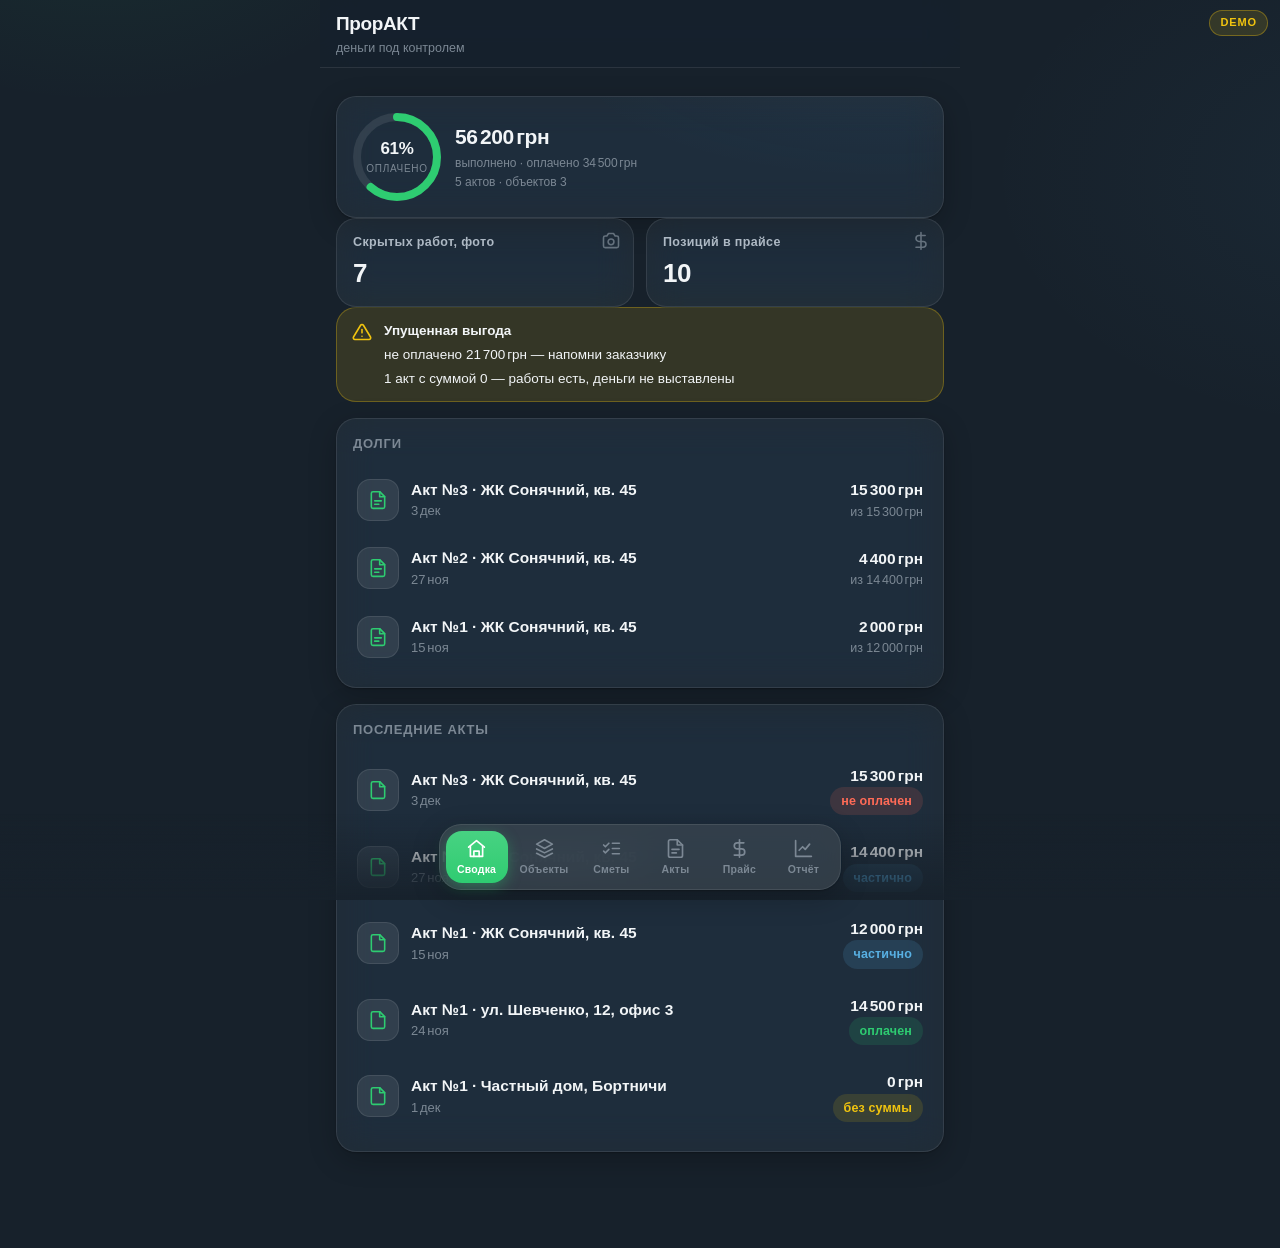
==== internal/webapp/static/index.html @ 5c08434e "v0.5: сметы со скрытыми работами, шаблоны, публичная страница заказчика, XLSX-смета; Telegram Mini A" ====
<!doctype html>
<html lang="ru">
<head>
  <meta charset="utf-8">
  <meta name="viewport" content="width=device-width, initial-scale=1, viewport-fit=cover, user-scalable=no">
  <meta name="referrer" content="no-referrer">
  <title>ПрорАКТ — цифровой прораб</title>
  <!-- Telegram Mini App SDK: если недоступен (открыто в обычном браузере) —
       приложение честно переходит в demo-режим с тестовыми данными -->
  <script src="https://telegram.org/js/telegram-web-app.js" onerror="window.__tgFailed=true"></script>
  <link rel="stylesheet" href="css/tokens.css">
  <link rel="stylesheet" href="css/base.css">
  <link rel="stylesheet" href="css/components.css">
  <link rel="icon" href="data:image/svg+xml,<svg xmlns='http://www.w3.org/2000/svg' viewBox='0 0 100 100'><text y='.9em' font-size='90'>🧰</text></svg>">
</head>
<body>
  <div id="app" class="app" aria-live="polite">
    <div class="boot-splash">
      <div class="boot-logo">🧰</div>
      <div class="boot-title">ПрорАКТ</div>
      <div class="boot-hint">Загружаю цифровой прораб…</div>
    </div>
  </div>
  <script type="module" src="js/main.js"></script>
</body>
</html>
---- internal/webapp/static/css/tokens.css ----
/* ============================================================
   ПрорАКТ · design tokens (v0.4)
   Палитра полностью синхронизируется с Telegram.WebApp.themeParams
   (см. js/hooks/useTheme.js): значения ниже — фолбэк на время
   загрузки и для открытия вне Telegram.
   ============================================================ */

:root {
  color-scheme: dark;

  /* поверхности */
  --bg: #17212b;                    /* фон экрана (telegram dark) */
  --bg-glow-1: rgba(46, 204, 113, .07);
  --bg-glow-2: rgba(241, 196, 15, .05);
  --card: rgba(255, 255, 255, .05);
  --card-strong: rgba(255, 255, 255, .08);
  --card-blur: 18px;
  --border: rgba(255, 255, 255, .09);
  --border-strong: rgba(255, 255, 255, .16);

  /* текст */
  --text: #f2f5f7;
  --text-secondary: #aeb9c4;
  --hint: #7c8894;

  /* акцент: в Telegram подменяется на themeParams.button_color */
  --accent: #2ecc71;
  --accent-text: #0b2b19;
  --accent-soft: rgba(46, 204, 113, .14);
  --on-accent: #06281a;

  /* статусы */
  --ok: #2ecc71;
  --ok-soft: rgba(46, 204, 113, .14);
  --warn: #f1c40f;
  --warn-soft: rgba(241, 196, 15, .13);
  --danger: #ff6b57;
  --danger-soft: rgba(255, 107, 87, .13);
  --info: #58b0e3;
  --info-soft: rgba(88, 176, 227, .14);

  /* форма */
  --radius-s: 10px;
  --radius-m: 14px;
  --radius-l: 20px;
  --radius-xl: 26px;
  --blur-hairline: saturate(160%) blur(var(--card-blur));

  --shadow-1: 0 1px 2px rgba(0, 0, 0, .25), 0 8px 28px rgba(0, 0, 0, .22);
  --shadow-accent: 0 8px 22px rgba(46, 204, 113, .28);

  /* метрика */
  --font: -apple-system, BlinkMacSystemFont, "SF Pro Text", "Segoe UI",
          Roboto, "Helvetica Neue", Arial, sans-serif;
  --mono: ui-monospace, "SF Mono", "JetBrains Mono", Menlo, monospace;
  --tab-num: font-variant-numeric: tabular-nums;

  /* отступы */
  --page-x: 16px;
  --page-top: 12px;
  --gap-s: 8px;
  --gap-m: 12px;
  --gap-l: 16px;
  --gap-xl: 24px;

  /* поведение */
  --tap-ease: cubic-bezier(.2, .8, .2, 1);
  --spring: cubic-bezier(.34, 1.4, .44, 1);
}
---- internal/webapp/static/css/base.css ----
/* ПрорАКТ · база: reset, типографика, safe-area, скролл */

*, *::before, *::after { box-sizing: border-box; }

html, body {
  margin: 0;
  padding: 0;
  height: 100%;
}

body {
  font-family: var(--font);
  font-size: 16px;
  line-height: 1.45;
  color: var(--text);
  background: var(--bg);
  -webkit-font-smoothing: antialiased;
  text-rendering: optimizeLegibility;
  overscroll-behavior-y: none;
  touch-action: manipulation;
  -webkit-tap-highlight-color: transparent;
}

/* фон с мягким свечением — глубина для glassmorphism */
.app {
  min-height: 100%;
  background:
    radial-gradient(520px 340px at 8% -8%, var(--bg-glow-1), transparent 60%),
    radial-gradient(640px 420px at 108% 14%, var(--bg-glow-2), transparent 62%),
    var(--bg);
  display: flex;
  flex-direction: column;
  /* safe-area + запас под панель Telegram */
  padding-top: calc(env(safe-area-inset-top, 0px) + var(--tg-gap, 0px));
}

main.view {
  flex: 1 0 auto;
  padding: var(--page-top) var(--page-x) 96px;
  width: 100%;
  max-width: 640px;
  margin: 0 auto;
}

h1, h2, h3 { margin: 0; letter-spacing: -.015em; }
p { margin: 0; }

a { color: var(--accent); text-decoration: none; }

button, input, select, textarea {
  font: inherit;
  color: inherit;
}

button { cursor: pointer; background: none; border: 0; padding: 0; }

::placeholder { color: var(--hint); opacity: 1; }

/* деньги и счётчики — выровненные цифры */
.num { font-variant-numeric: tabular-nums; }

.muted { color: var(--text-secondary); }
.hint-text { color: var(--hint); font-size: 13.5px; }

.row { display: flex; align-items: center; gap: var(--gap-m); }
.row-between { display: flex; align-items: center; justify-content: space-between; gap: var(--gap-m); }
.col { display: flex; flex-direction: column; gap: var(--gap-s); }
.grow { flex: 1 1 auto; min-width: 0; }
.ellipsis { overflow: hidden; text-overflow: ellipsis; white-space: nowrap; }

/* скроллбар — тонкий и ненавязчивый */
*::-webkit-scrollbar { width: 4px; height: 4px; }
*::-webkit-scrollbar-thumb { background: var(--border-strong); border-radius: 4px; }

/* доступность: фокус виден, но не мигает на тапах */
:focus-visible {
  outline: 2px solid var(--accent);
  outline-offset: 2px;
  border-radius: 6px;
}

@media (prefers-reduced-motion: reduce) {
  *, *::before, *::after { animation-duration: .01ms !important; transition-duration: .01ms !important; }
}
---- internal/webapp/static/css/components.css ----
/* ============================================================
   ПрорАКТ · UI-кит (glassmorphism, 2026)
   Компоненты соответствуют js/components/ui/*.js
   ============================================================ */

/* --- сплэш ---------------------------------------------------- */
.boot-splash {
  min-height: 100dvh;
  display: grid;
  place-content: center;
  justify-items: center;
  gap: 6px;
}
.boot-logo { font-size: 52px; filter: drop-shadow(0 6px 18px rgba(0,0,0,.4)); animation: boot-pop .6s var(--spring) both; }
.boot-title { font-size: 22px; font-weight: 800; letter-spacing: .02em; }
.boot-hint { color: var(--hint); font-size: 14px; }
@keyframes boot-pop { from { transform: scale(.6); opacity: 0; } to { transform: scale(1); opacity: 1; } }

/* --- шапка ---------------------------------------------------- */
.app-header {
  position: sticky;
  top: calc(env(safe-area-inset-top, 0px) + var(--tg-gap, 0px));
  z-index: 30;
  padding: 10px var(--page-x) 10px;
  max-width: 640px;
  margin: 0 auto;
  width: 100%;
  display: flex;
  align-items: center;
  gap: 10px;
  background: color-mix(in srgb, var(--bg) 72%, transparent);
  -webkit-backdrop-filter: var(--blur-hairline);
  backdrop-filter: var(--blur-hairline);
  border-bottom: 1px solid var(--border);
}
.app-header .title { font-size: 19px; font-weight: 800; letter-spacing: -.02em; }
.app-header .subtitle { font-size: 12.5px; color: var(--hint); margin-top: 1px; }

.icon-btn {
  display: grid;
  place-items: center;
  width: 40px; height: 40px;
  border-radius: 13px;
  background: var(--card);
  border: 1px solid var(--border);
  -webkit-backdrop-filter: var(--blur-hairline);
  backdrop-filter: var(--blur-hairline);
  color: var(--text-secondary);
  transition: transform .15s var(--tap-ease), background .2s;
}
.icon-btn:active { transform: scale(.92); background: var(--card-strong); }

/* --- стеклянная карточка -------------------------------------- */
.card {
  background: var(--card);
  border: 1px solid var(--border);
  border-radius: var(--radius-l);
  -webkit-backdrop-filter: var(--blur-hairline);
  backdrop-filter: var(--blur-hairline);
  box-shadow: var(--shadow-1);
  padding: var(--gap-l);
}
.card.clickable { transition: transform .16s var(--tap-ease), border-color .2s; }
.card.clickable:active { transform: scale(.975); border-color: var(--border-strong); }
.card.section { margin-top: var(--gap-l); }

.card-title {
  font-size: 13px;
  font-weight: 700;
  text-transform: uppercase;
  letter-spacing: .06em;
  color: var(--hint);
  margin-bottom: var(--gap-m);
}

/* --- метрики (дашборд) ---------------------------------------- */
.stat-grid {
  display: grid;
  grid-template-columns: repeat(2, minmax(0, 1fr));
  gap: var(--gap-m);
}
.stat-grid.wide-first > :first-child { grid-column: 1 / -1; }

.stat {
  position: relative;
  overflow: hidden;
  background: var(--card);
  border: 1px solid var(--border);
  border-radius: var(--radius-l);
  -webkit-backdrop-filter: var(--blur-hairline);
  backdrop-filter: var(--blur-hairline);
  padding: 14px 16px;
}
.stat .stat-label {
  display: flex; align-items: center; gap: 6px;
  font-size: 12.5px; font-weight: 600; letter-spacing: .03em;
  color: var(--text-secondary);
}
.stat .stat-value {
  margin-top: 4px;
  font-size: 26px;
  font-weight: 800;
  letter-spacing: -.02em;
  font-variant-numeric: tabular-nums;
}
.stat .stat-value .unit { font-size: 14px; font-weight: 700; color: var(--hint); margin-left: 4px; }
.stat .stat-sub { margin-top: 2px; font-size: 12.5px; color: var(--hint); font-variant-numeric: tabular-nums; }
.stat.hero { background: linear-gradient(135deg, var(--accent-soft), transparent 70%), var(--card); }
.stat.hero .stat-value { font-size: 34px; }
.stat .stat-icon { position: absolute; right: 12px; top: 12px; opacity: .5; color: var(--text-secondary); }

/* --- кнопки ---------------------------------------------------- */
.btn {
  position: relative;
  display: inline-flex;
  align-items: center;
  justify-content: center;
  gap: 8px;
  min-height: 48px;
  padding: 12px 20px;
  border-radius: var(--radius-m);
  font-weight: 700;
  font-size: 15.5px;
  letter-spacing: -.01em;
  border: 1px solid transparent;
  transition: transform .16s var(--tap-ease), filter .2s, background .2s, opacity .2s;
  user-select: none;
  -webkit-user-select: none;
}
.btn:active { transform: scale(.965); }

.btn-primary {
  background: linear-gradient(180deg, color-mix(in srgb, var(--accent) 88%, white 12%), var(--accent));
  color: var(--on-accent);
  box-shadow: var(--shadow-accent);
}
.btn-primary:active { filter: brightness(1.06); }

.btn-secondary {
  background: var(--card-strong);
  border-color: var(--border);
  -webkit-backdrop-filter: var(--blur-hairline);
  backdrop-filter: var(--blur-hairline);
  color: var(--text);
}

.btn-danger {
  background: var(--danger-soft);
  color: var(--danger);
  border-color: color-mix(in srgb, var(--danger) 32%, transparent);
}

.btn-ghost { background: transparent; color: var(--accent); }

.btn-block { display: flex; width: 100%; }
.btn-sm { min-height: 38px; padding: 8px 14px; font-size: 14px; border-radius: 12px; }

.btn[disabled], .btn.loading {
  opacity: .55;
  pointer-events: none;
}
.btn.loading { color: transparent !important; }
.btn.loading::after {
  content: "";
  position: absolute;
  width: 20px; height: 20px;
  border-radius: 50%;
  border: 2.5px solid color-mix(in srgb, currentColor 35%, transparent);
  border-top-color: currentColor;
  color: var(--text);
  animation: spin .7s linear infinite;
}
.btn-primary.loading::after { color: var(--on-accent); }
@keyframes spin { to { transform: rotate(360deg); } }

/* --- бейджи ---------------------------------------------------- */
.badge {
  display: inline-flex;
  align-items: center;
  gap: 5px;
  padding: 4px 10px;
  border-radius: 999px;
  font-size: 12.5px;
  font-weight: 700;
  letter-spacing: .01em;
  background: var(--card-strong);
  color: var(--text-secondary);
  border: 1px solid var(--border);
  white-space: nowrap;
}
.badge .dot { width: 6px; height: 6px; border-radius: 50%; background: currentColor; }
.badge.ok { background: var(--ok-soft); color: var(--ok); border-color: transparent; }
.badge.warn { background: var(--warn-soft); color: var(--warn); border-color: transparent; }
.badge.danger { background: var(--danger-soft); color: var(--danger); border-color: transparent; }
.badge.info { background: var(--info-soft); color: var(--info); border-color: transparent; }

/* --- список (ячейки) ------------------------------------------- */
.list { display: flex; flex-direction: column; }
.cell {
  display: flex;
  align-items: center;
  gap: 12px;
  width: 100%;
  text-align: left;
  padding: 13px 4px;
  border-bottom: 1px solid var(--border);
  transition: opacity .15s, transform .15s var(--tap-ease);
  color: inherit;
}
.cell:last-child { border-bottom: 0; }
.cell:active { transform: scale(.985); opacity: .85; }
.cell .cell-ic {
  flex: 0 0 auto;
  width: 42px; height: 42px;
  display: grid; place-items: center;
  border-radius: 13px;
  background: var(--card-strong);
  border: 1px solid var(--border);
  color: var(--accent);
}
.cell .cell-title { font-weight: 650; font-size: 15.5px; }
.cell .cell-sub { font-size: 13px; color: var(--hint); margin-top: 1px; font-variant-numeric: tabular-nums; }
.cell .cell-right { text-align: right; flex: 0 0 auto; }
.cell .cell-value { font-weight: 750; font-size: 15.5px; font-variant-numeric: tabular-nums; }
.cell .cell-note { font-size: 12.5px; color: var(--hint); margin-top: 1px; font-variant-numeric: tabular-nums; }

/* --- поиск ------------------------------------------------------ */
.searchbar {
  display: flex;
  align-items: center;
  gap: 10px;
  padding: 10px 14px;
  border-radius: var(--radius-m);
  background: var(--card);
  border: 1px solid var(--border);
  -webkit-backdrop-filter: var(--blur-hairline);
  backdrop-filter: var(--blur-hairline);
  color: var(--hint);
}
.searchbar input {
  flex: 1;
  background: none;
  border: 0;
  outline: 0;
  color: var(--text);
  font-size: 15.5px;
  min-width: 0;
}

/* --- поля ввода (нижний лист) ----------------------------------- */
.field { display: flex; flex-direction: column; gap: 6px; margin-bottom: var(--gap-l); }
.field label { font-size: 13px; font-weight: 700; color: var(--text-secondary); }
.field input, .field textarea {
  width: 100%;
  padding: 13px 14px;
  border-radius: var(--radius-m);
  background: var(--card-strong);
  border: 1px solid var(--border);
  outline: none;
  font-size: 16px;
  transition: border-color .2s;
}
.field input:focus, .field textarea:focus { border-color: var(--accent); }
.field .field-error { color: var(--danger); font-size: 12.5px; }

/* --- нижний лист ------------------------------------------------ */
.sheet-backdrop {
  position: fixed;
  inset: 0;
  z-index: 90;
  background: rgba(0, 0, 0, .45);
  -webkit-backdrop-filter: blur(3px);
  backdrop-filter: blur(3px);
  opacity: 0;
  transition: opacity .25s ease;
  display: flex;
  align-items: flex-end;
  justify-content: center;
}
.sheet-backdrop.open { opacity: 1; }
.sheet {
  width: 100%;
  max-width: 640px;
  max-height: 88dvh;
  overflow: auto;
  background: color-mix(in srgb, var(--bg) 88%, white 12%);
  -webkit-backdrop-filter: var(--blur-hairline);
  backdrop-filter: var(--blur-hairline);
  border: 1px solid var(--border);
  border-bottom: 0;
  border-radius: var(--radius-xl) var(--radius-xl) 0 0;
  padding: 8px var(--page-x) calc(var(--gap-xl) + env(safe-area-inset-bottom, 0px));
  transform: translateY(100%);
  transition: transform .32s var(--spring);
}
.sheet-backdrop.open .sheet { transform: translateY(0); }
.sheet-grabber { width: 44px; height: 5px; border-radius: 3px; background: var(--border-strong); margin: 6px auto 14px; }
.sheet h3 { font-size: 19px; font-weight: 800; margin-bottom: 14px; }

/* --- тосты ------------------------------------------------------- */
.toasts {
  position: fixed;
  left: 0; right: 0;
  bottom: calc(88px + env(safe-area-inset-bottom, 0px));
  z-index: 120;
  display: flex;
  flex-direction: column;
  align-items: center;
  gap: 8px;
  pointer-events: none;
}
.toast {
  display: flex;
  align-items: center;
  gap: 9px;
  max-width: min(92vw, 480px);
  padding: 11px 16px;
  border-radius: 999px;
  font-size: 14px;
  font-weight: 650;
  background: color-mix(in srgb, var(--bg) 76%, white 24%);
  border: 1px solid var(--border-strong);
  box-shadow: var(--shadow-1);
  -webkit-backdrop-filter: var(--blur-hairline);
  backdrop-filter: var(--blur-hairline);
  animation: toast-in .3s var(--spring) both;
}
.toast.ok { color: var(--ok); }
.toast.danger { color: var(--danger); }
.toast.leaving { animation: toast-out .25s ease both; }
@keyframes toast-in { from { transform: translateY(16px) scale(.9); opacity: 0; } to { transform: none; opacity: 1; } }
@keyframes toast-out { to { transform: translateY(10px) scale(.94); opacity: 0; } }

/* --- скелетоны ---------------------------------------------------- */
.skeleton {
  position: relative;
  overflow: hidden;
  background: var(--card-strong);
  border-radius: var(--radius-m);
  min-height: 14px;
}
.skeleton::after {
  content: "";
  position: absolute;
  inset: 0;
  background: linear-gradient(90deg, transparent, rgba(255,255,255,.07), transparent);
  animation: shimmer 1.4s infinite;
}
@keyframes shimmer { from { transform: translateX(-100%); } to { transform: translateX(100%); } }
.skeleton.card-sk { height: 86px; border-radius: var(--radius-l); }
.skeleton.cell-sk { height: 58px; border-radius: var(--radius-m); margin-bottom: 10px; }

/* --- пустое состояние --------------------------------------------- */
.empty {
  display: grid;
  place-items: center;
  gap: 8px;
  text-align: center;
  padding: 44px 20px;
  color: var(--hint);
}
.empty .empty-ic {
  width: 64px; height: 64px;
  display: grid; place-items: center;
  border-radius: 22px;
  background: var(--card);
  border: 1px solid var(--border);
  color: var(--text-secondary);
  margin-bottom: 4px;
}
.empty .empty-title { font-weight: 750; color: var(--text-secondary); font-size: 16px; }
.empty .empty-sub { font-size: 13.5px; max-width: 260px; }

/* --- таб-бар -------------------------------------------------------- */
.tabbar {
  position: fixed;
  left: 0; right: 0;
  bottom: 0;
  z-index: 40;
  display: flex;
  justify-content: center;
  padding: 10px max(var(--page-x), env(safe-area-inset-left, 0px)) calc(10px + env(safe-area-inset-bottom, 0px));
  background: linear-gradient(to top, color-mix(in srgb, var(--bg) 92%, transparent), transparent);
  pointer-events: none;
}
.tabbar .tabbar-inner {
  pointer-events: auto;
  display: flex;
  gap: 2px;
  background: color-mix(in srgb, var(--bg) 55%, white 12%);
  border: 1px solid var(--border);
  border-radius: 22px;
  padding: 6px;
  -webkit-backdrop-filter: var(--blur-hairline);
  backdrop-filter: var(--blur-hairline);
  box-shadow: var(--shadow-1);
}
.tab {
  display: flex;
  flex-direction: column;
  align-items: center;
  gap: 3px;
  min-width: 62px;
  padding: 7px 10px 6px;
  border-radius: 16px;
  color: var(--hint);
  font-size: 10.5px;
  font-weight: 700;
  letter-spacing: .02em;
  transition: background .2s, color .2s, transform .15s var(--tap-ease);
}
.tab:active { transform: scale(.92); }
.tab.active {
  color: var(--on-accent);
  background: linear-gradient(180deg, color-mix(in srgb, var(--accent) 88%, white 12%), var(--accent));
  box-shadow: 0 4px 14px color-mix(in srgb, var(--accent) 35%, transparent);
}

/* --- прочее ---------------------------------------------------------- */
.demo-chip {
  position: fixed;
  top: calc(env(safe-area-inset-top, 0px) + var(--tg-gap, 0px) + 10px);
  right: 12px;
  z-index: 60;
  font-size: 11px;
  font-weight: 800;
  letter-spacing: .08em;
  color: var(--warn);
  background: var(--warn-soft);
  border: 1px solid color-mix(in srgb, var(--warn) 35%, transparent);
  padding: 4px 10px;
  border-radius: 999px;
}

.divider { height: 1px; background: var(--border); margin: var(--gap-m) 0; border: 0; }

.banner {
  display: flex;
  gap: 12px;
  align-items: flex-start;
  padding: 13px 15px;
  border-radius: var(--radius-l);
  border: 1px solid color-mix(in srgb, var(--warn) 30%, transparent);
  background: var(--warn-soft);
  color: var(--text);
  font-size: 13.5px;
}
.banner.danger { border-color: color-mix(in srgb, var(--danger) 30%, transparent); background: var(--danger-soft); }
.banner .banner-ic { color: var(--warn); flex: 0 0 auto; margin-top: 1px; }
.banner.danger .banner-ic { color: var(--danger); }

/* таблица позиций акта */
.lines { width: 100%; border-collapse: collapse; font-size: 14px; }
.lines th {
  text-align: left;
  font-size: 11.5px;
  text-transform: uppercase;
  letter-spacing: .06em;
  color: var(--hint);
  font-weight: 700;
  padding: 6px 4px;
  border-bottom: 1px solid var(--border);
}
.lines td { padding: 9px 4px; border-bottom: 1px solid var(--border); font-variant-numeric: tabular-nums; }
.lines tr:last-child td { border-bottom: 0; }
.lines .t-right { text-align: right; }
.lines .t-sum { font-weight: 750; }

.photo-grid {
  display: grid;
  grid-template-columns: repeat(3, 1fr);
  gap: 8px;
}
.photo-grid .ph {
  position: relative;
  aspect-ratio: 1;
  border-radius: var(--radius-m);
  overflow: hidden;
  border: 1px solid var(--border);
  background: var(--card-strong);
  display: grid;
  place-items: center;
  color: var(--hint);
  font-size: 11px;
  text-align: center;
  padding: 4px;
}
.photo-grid .ph img { position: absolute; inset: 0; width: 100%; height: 100%; object-fit: cover; }

/* ============================================================
   v0.5 · сметы: сегменты, кольцо, чипы, степпер, карточки позиций
   ============================================================ */

/* --- Segmented ------------------------------------------------------------ */
.seg {
  position: relative;
  display: grid;
  grid-auto-flow: column;
  grid-auto-columns: 1fr;
  gap: 2px;
  padding: 3px;
  background: var(--card);
  border: 1px solid var(--border);
  border-radius: var(--radius-m);
  backdrop-filter: var(--blur-hairline);
  overflow: hidden;
}
.seg-btn {
  position: relative;
  z-index: 1;
  border: 0;
  background: none;
  color: var(--text-secondary);
  font: 600 13px/1 var(--font);
  padding: 9px 4px;
  border-radius: calc(var(--radius-m) - 4px);
  transition: color .18s var(--tap-ease), transform .1s var(--tap-ease);
  cursor: pointer;
  white-space: nowrap;
}
.seg-btn:active { transform: scale(.96); }
.seg-btn.active { color: var(--on-accent); }
.seg-indicator {
  position: absolute;
  z-index: 0;
  top: 3px;
  bottom: 3px;
  left: 0;
  width: 0;
  border-radius: calc(var(--radius-m) - 4px);
  background: var(--accent);
  box-shadow: var(--shadow-accent);
  transition: transform .24s var(--spring), width .24s var(--spring);
}
.seg-sm .seg-btn { padding: 7px 4px; font-size: 12px; }

/* --- Ring ----------------------------------------------------------------- */
.ring { position: relative; display: grid; place-items: center; flex: 0 0 auto; }
.ring svg { display: block; }
.ring-val { transition: stroke-dashoffset .9s var(--spring); }
.ring-center {
  position: absolute;
  inset: 0;
  display: grid;
  place-content: center;
  text-align: center;
  gap: 1px;
}
.ring-label { font-size: 17px; font-weight: 800; letter-spacing: -.02em; }
.ring-sub { font-size: 10px; color: var(--hint); text-transform: uppercase; letter-spacing: .07em; }

/* --- ProgressBar ------------------------------------------------------------ */
.progress { height: 7px; border-radius: 99px; background: var(--card-strong); overflow: hidden; border: 1px solid var(--border); }
.progress-fill { height: 100%; width: 0; border-radius: 99px; transition: width .8s var(--spring); }

/* --- Chip --------------------------------------------------------------------- */
.chip {
  border: 1px solid var(--border);
  background: var(--card);
  color: var(--text-secondary);
  font: 600 12.5px/1 var(--font);
  padding: 8px 13px;
  border-radius: 999px;
  cursor: pointer;
  transition: all .18s var(--tap-ease);
  backdrop-filter: var(--blur-hairline);
}
.chip:active { transform: scale(.95); }
.chip.active { background: var(--accent-soft); border-color: var(--accent); color: var(--accent); }
.chip.active.warn { background: var(--warn-soft); border-color: var(--warn); color: var(--warn); }

/* --- Stepper -------------------------------------------------------------------- */
.stepper {
  display: inline-flex;
  align-items: center;
  gap: 2px;
  background: var(--card-strong);
  border: 1px solid var(--border);
  border-radius: var(--radius-m);
  padding: 3px;
}
.stepper-btn {
  border: 0;
  background: none;
  color: var(--text);
  width: 34px;
  height: 32px;
  display: grid;
  place-items: center;
  border-radius: calc(var(--radius-m) - 4px);
  cursor: pointer;
}
.stepper-btn:active { background: var(--accent-soft); color: var(--accent); }
.stepper-val {
  width: 86px;
  border: 0;
  background: none;
  color: var(--text);
  font: 700 14.5px var(--font);
  text-align: center;
  outline: none;
  font-variant-numeric: tabular-nums;
}

/* --- карточка сметы в списке -------------------------------------------------------- */
.est-card { display: flex; flex-direction: column; gap: 10px; padding: 14px; }
.est-card .est-top { display: flex; align-items: center; gap: 10px; }
.est-card .est-ic {
  width: 38px; height: 38px; flex: 0 0 auto;
  display: grid; place-items: center;
  border-radius: 12px;
  background: var(--accent-soft);
  color: var(--accent);
}
.est-card .est-name { font-weight: 700; font-size: 15px; }
.est-card .est-obj { font-size: 12px; color: var(--hint); }
.est-card .est-money { display: flex; align-items: baseline; gap: 8px; }
.est-card .est-total { font-size: 19px; font-weight: 800; letter-spacing: -.02em; }
.est-card .est-parts { font-size: 12px; color: var(--hint); }
.est-badges { display: flex; gap: 6px; flex-wrap: wrap; }

/* статус-бейджи сметы */
.est-status { font-size: 11px; font-weight: 700; padding: 3px 9px; border-radius: 99px; letter-spacing: .02em; }
.est-status.draft   { background: var(--card-strong); color: var(--text-secondary); border: 1px solid var(--border); }
.est-status.sent    { background: var(--warn-soft); color: var(--warn); }
.est-status.approved{ background: var(--ok-soft); color: var(--ok); }
.est-status.done    { background: var(--info-soft); color: var(--info); }

/* --- строка позиции сметы (конструктор) --------------------------------------------- */
.est-line {
  display: grid;
  grid-template-columns: 1fr auto;
  gap: 2px 10px;
  padding: 11px 13px;
  border-bottom: 1px solid var(--border);
  transition: background .2s;
}
.est-line:last-child { border-bottom: 0; }
.est-line.hiddenw { background: var(--warn-soft); border-radius: 0; }
.est-line.hiddenw:first-child { border-radius: var(--radius-m) var(--radius-m) 0 0; }
.est-line .ln-name { font-size: 14.2px; font-weight: 600; line-height: 1.35; }
.est-line.hiddenw .ln-name::before { content: '▪ '; color: var(--warn); }
.est-line.done .ln-name { color: var(--hint); text-decoration: line-through solid color-mix(in srgb, var(--hint) 55%, transparent); }
.est-line .ln-sum { font-size: 14.5px; font-weight: 750; font-variant-numeric: tabular-nums; text-align: right; }
.est-line .ln-meta { grid-column: 1 / -1; display: flex; align-items: center; gap: 8px; flex-wrap: wrap; font-size: 11.5px; color: var(--hint); }
.est-line .ln-actions { display: flex; gap: 2px; margin-left: auto; }
.icon-mini {
  border: 0; background: none; color: var(--hint);
  width: 30px; height: 30px; border-radius: 8px;
  display: grid; place-items: center; cursor: pointer;
  transition: all .15s;
}
.icon-mini:active { background: var(--card-strong); color: var(--text); transform: scale(.92); }
.icon-mini.danger:active { background: var(--danger-soft); color: var(--danger); }
.icon-mini.done-on { color: var(--ok); }

/* вспышка при пересчёте (коэффициент/правка) */
.flash { animation: flashbg .7s var(--tap-ease); }
@keyframes flashbg {
  0% { background: color-mix(in srgb, var(--warn) 22%, transparent); }
  100% { background: transparent; }
}

/* --- строка ввода-парсера ------------------------------------------------------------ */
.parse-box { border: 1px solid var(--border); border-radius: var(--radius-m); overflow: hidden; }
.parse-preview { padding: 10px 13px; background: var(--accent-soft); font-size: 13px; color: var(--text); }
.parse-preview b { color: var(--accent); }

/* --- FAB (плавающая кнопка) ----------------------------------------------------------- */
.fab-wrap { position: sticky; bottom: 86px; display: flex; justify-content: flex-end; padding: 4px 0 10px; z-index: 5; }
.fab {
  border: 0;
  width: 52px; height: 52px;
  border-radius: 18px;
  background: linear-gradient(135deg, var(--accent), color-mix(in srgb, var(--accent) 70%, #58b0e3));
  color: var(--on-accent);
  display: grid; place-items: center;
  cursor: pointer;
  box-shadow: var(--shadow-accent);
  transition: transform .16s var(--spring);
}
.fab:active { transform: scale(.92) rotate(90deg); }

/* --- итоговая шапка сметы --------------------------------------------------------------- */
.est-hero {
  display: flex; align-items: center; gap: 14px;
  padding: 16px;
  background:
    radial-gradient(320px 130px at 90% -40%, var(--bg-glow-2), transparent),
    var(--card);
  border: 1px solid var(--border);
  border-radius: var(--radius-l);
  backdrop-filter: var(--blur-hairline);
}
.est-hero .est-hv { display: flex; flex-direction: column; gap: 2px; min-width: 0; }
.est-hero .est-hv .big { font-size: 21px; font-weight: 800; letter-spacing: -.02em; }
.est-hero .est-hv .sub { font-size: 12px; color: var(--hint); }
.split2 { display: grid; grid-template-columns: 1fr 1fr; gap: 8px; }

/* коэффициент-строка */
.coeff-row { display: flex; align-items: center; gap: 10px; padding: 12px 14px; }
.coeff-row .coeff-ic { color: var(--warn); flex: 0 0 auto; }
.coeff-row .coeff-note { font-size: 11.5px; color: var(--hint); line-height: 1.45; }
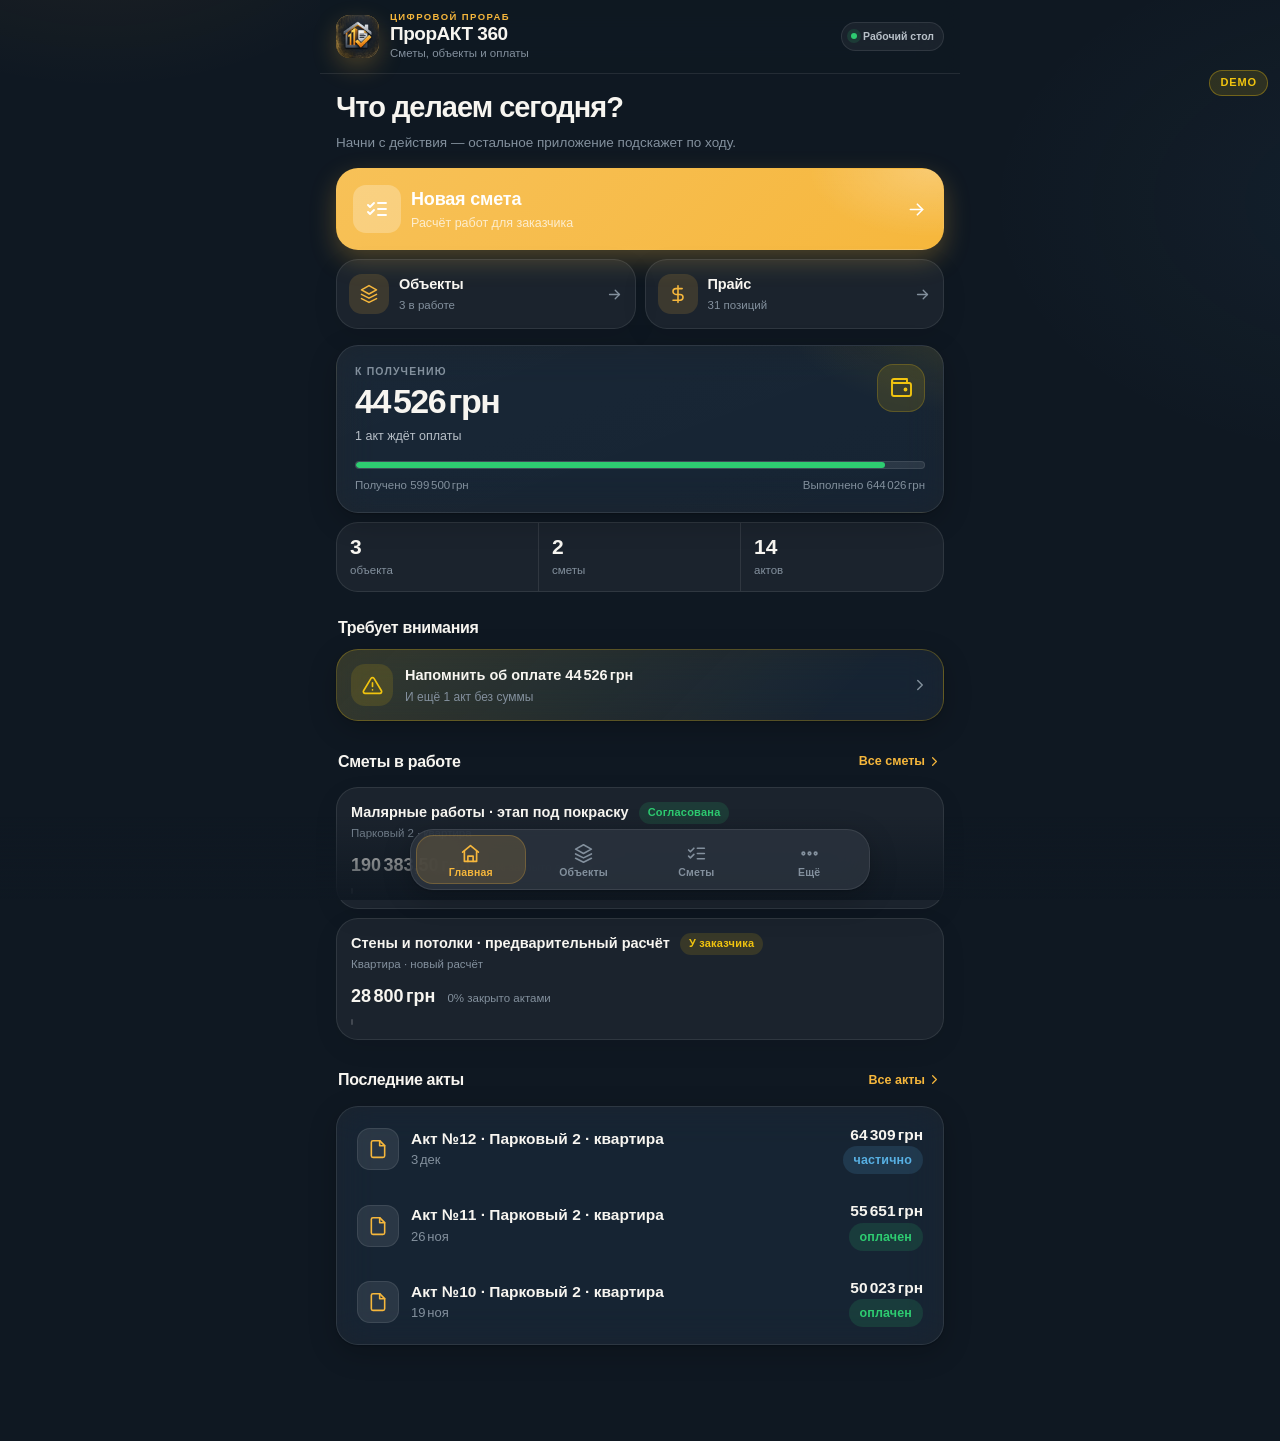
==== commit 943546fd: "feat(demo): add calibrated data, client portal and OpenCode handoff" ====
--- a/internal/webapp/static/index.html
+++ b/internal/webapp/static/index.html
@@ -4,7 +4,7 @@
   <meta charset="utf-8">
   <meta name="viewport" content="width=device-width, initial-scale=1, viewport-fit=cover, user-scalable=no">
   <meta name="referrer" content="no-referrer">
-  <title>ПрорАКТ — цифровой прораб</title>
+  <title>ПрорАКТ 360 — цифровой прораб</title>
   <!-- Telegram Mini App SDK: если недоступен (открыто в обычном браузере) —
        приложение честно переходит в demo-режим с тестовыми данными -->
   <script src="https://telegram.org/js/telegram-web-app.js" onerror="window.__tgFailed=true"></script>
@@ -16,8 +16,8 @@
 <body>
   <div id="app" class="app" aria-live="polite">
     <div class="boot-splash">
-      <div class="boot-logo">🧰</div>
-      <div class="boot-title">ПрорАКТ</div>
+      <div class="boot-logo"><img src="assets/proakt360-avatar.webp" alt=""></div>
+      <div class="boot-title">ПрорАКТ 360</div>
       <div class="boot-hint">Загружаю цифровой прораб…</div>
     </div>
   </div>
--- a/internal/webapp/static/css/tokens.css
+++ b/internal/webapp/static/css/tokens.css
@@ -1,5 +1,5 @@
 /* ============================================================
-   ПрорАКТ · design tokens (v0.4)
+   ПрорАКТ · design tokens (v0.7)
    Палитра полностью синхронизируется с Telegram.WebApp.themeParams
    (см. js/hooks/useTheme.js): значения ниже — фолбэк на время
    загрузки и для открытия вне Telegram.
@@ -9,25 +9,30 @@
   color-scheme: dark;
 
   /* поверхности */
-  --bg: #17212b;                    /* фон экрана (telegram dark) */
-  --bg-glow-1: rgba(46, 204, 113, .07);
-  --bg-glow-2: rgba(241, 196, 15, .05);
-  --card: rgba(255, 255, 255, .05);
-  --card-strong: rgba(255, 255, 255, .08);
+  --bg: #0f1822;                    /* спокойный графит, без «игровой» черноты */
+  --bg-glow-1: rgba(246, 183, 60, .08);
+  --bg-glow-2: rgba(88, 176, 227, .05);
+  --card: rgba(255, 255, 255, .055);
+  --card-strong: rgba(255, 255, 255, .095);
   --card-blur: 18px;
   --border: rgba(255, 255, 255, .09);
   --border-strong: rgba(255, 255, 255, .16);
 
   /* текст */
-  --text: #f2f5f7;
-  --text-secondary: #aeb9c4;
-  --hint: #7c8894;
+  --text: #f7f5f0;
+  --text-secondary: #b8c0c8;
+  --sub: var(--text-secondary);
+  --hint: #83909d;
 
   /* акцент: в Telegram подменяется на themeParams.button_color */
-  --accent: #2ecc71;
-  --accent-text: #0b2b19;
-  --accent-soft: rgba(46, 204, 113, .14);
-  --on-accent: #06281a;
+  --accent: #f6b73c;
+  --accent-text: #261a02;
+  --accent-soft: rgba(246, 183, 60, .15);
+  --on-accent: #261a02;
+
+  /* узнаваемый «строительный» оттенок не зависит от темы Telegram */
+  --brand: #f6b73c;
+  --brand-soft: rgba(246, 183, 60, .14);
 
   /* статусы */
   --ok: #2ecc71;
@@ -40,14 +45,14 @@
   --info-soft: rgba(88, 176, 227, .14);
 
   /* форма */
-  --radius-s: 10px;
-  --radius-m: 14px;
-  --radius-l: 20px;
-  --radius-xl: 26px;
+  --radius-s: 11px;
+  --radius-m: 16px;
+  --radius-l: 22px;
+  --radius-xl: 28px;
   --blur-hairline: saturate(160%) blur(var(--card-blur));
 
-  --shadow-1: 0 1px 2px rgba(0, 0, 0, .25), 0 8px 28px rgba(0, 0, 0, .22);
-  --shadow-accent: 0 8px 22px rgba(46, 204, 113, .28);
+  --shadow-1: 0 1px 2px rgba(0, 0, 0, .24), 0 14px 36px rgba(0, 0, 0, .18);
+  --shadow-accent: 0 10px 26px rgba(246, 183, 60, .24);
 
   /* метрика */
   --font: -apple-system, BlinkMacSystemFont, "SF Pro Text", "Segoe UI",
--- a/internal/webapp/static/css/components.css
+++ b/internal/webapp/static/css/components.css
@@ -11,7 +11,8 @@
   justify-items: center;
   gap: 6px;
 }
-.boot-logo { font-size: 52px; filter: drop-shadow(0 6px 18px rgba(0,0,0,.4)); animation: boot-pop .6s var(--spring) both; }
+.boot-logo { width: 72px; height: 72px; overflow: hidden; border-radius: 23px; filter: drop-shadow(0 8px 22px rgba(0,0,0,.42)); animation: boot-pop .6s var(--spring) both; }
+.boot-logo img { width: 100%; height: 100%; display: block; object-fit: cover; }
 .boot-title { font-size: 22px; font-weight: 800; letter-spacing: .02em; }
 .boot-hint { color: var(--hint); font-size: 14px; }
 @keyframes boot-pop { from { transform: scale(.6); opacity: 0; } to { transform: scale(1); opacity: 1; } }
@@ -701,3 +702,355 @@
 .coeff-row { display: flex; align-items: center; gap: 10px; padding: 12px 14px; }
 .coeff-row .coeff-ic { color: var(--warn); flex: 0 0 auto; }
 .coeff-row .coeff-note { font-size: 11.5px; color: var(--hint); line-height: 1.45; }
+
+/* ============================================================
+   v0.6 — герой-сценарий: диктовка, подсказки, степперы,
+   акт недели, фото строки, диалог с заказчиком
+   ============================================================ */
+
+/* диктовка */
+.mic-btn { display: flex; align-items: center; justify-content: center; gap: 10px; font-size: 15.5px; }
+.rec-status { display: flex; align-items: flex-start; gap: 10px; font-size: 13.5px; line-height: 1.5; color: var(--sub); white-space: pre-line; }
+.rec-dot { flex: 0 0 auto; width: 12px; height: 12px; border-radius: 50%; background: var(--hint); margin-top: 5px; }
+.rec-dot.on { background: var(--danger); animation: recPulse 1s ease-in-out infinite; }
+@keyframes recPulse { 0%,100% { opacity: 1; transform: scale(1);} 50% { opacity: .45; transform: scale(.8);} }
+.rec-timer { text-align: center; font-size: 22px; font-weight: 700; padding: 4px 0 8px; }
+
+/* умные подсказки из прайса */
+.suggest-box { border: 1px solid var(--border); border-radius: var(--radius-m); overflow: hidden; background: var(--card); }
+.suggest-item { display: flex; justify-content: space-between; gap: 10px; width: 100%; padding: 9px 12px;
+                background: none; border: 0; border-bottom: 1px solid var(--border); font: inherit; font-size: 13.5px;
+                color: inherit; text-align: left; cursor: pointer; }
+.suggest-item:last-child { border-bottom: 0; }
+.suggest-item:active { background: rgba(56,189,248,.12); }
+.suggest-item b { color: var(--accent); font-weight: 600; white-space: nowrap; }
+
+/* редактирование объёма «на пальцах» */
+.qty-quick { display: flex; gap: 6px; padding: 0 14px 6px; }
+.qty-btn { border: 1px solid var(--border); background: var(--card); color: var(--sub); font: inherit;
+           font-size: 11.5px; font-weight: 600; padding: 3px 10px; border-radius: 999px; cursor: pointer; }
+.qty-btn:active { transform: scale(.96); color: var(--accent); border-color: var(--accent); }
+
+/* акт недели: чек-строки */
+.pick-line .pick-box { flex: 0 0 auto; width: 20px; height: 20px; border-radius: 6px; border: 1.5px solid var(--border); margin-right: 10px; position: relative; }
+.pick-line.picked .pick-box { background: var(--ok); border-color: var(--ok); }
+.pick-line.picked .pick-box::after { content: "✓"; position: absolute; inset: 0; display: flex;
+                                     align-items: center; justify-content: center; font-size: 13px; color: #06281a; font-weight: 700; }
+.pick-line.picked { background: rgba(46,204,113,.06); }
+
+/* диалог мастер/заказчик */
+.cmt-msg { background: var(--card); border: 1px solid var(--border); border-radius: 14px; padding: 10px 12px;
+           margin-bottom: 8px; font-size: 14px; line-height: 1.45; }
+.cmt-msg.client { background: rgba(46,204,113,.08); border-color: rgba(46,204,113,.25); margin-left: 24px; }
+.cmt-who { font-size: 11px; font-weight: 700; text-transform: uppercase; letter-spacing: .05em;
+           color: var(--hint); margin-bottom: 3px; }
+.cmt-msg.client .cmt-who { color: var(--ok); }
+
+/* онбординг «3 шага» */
+.onboarding .onb-step { display: flex; align-items: flex-start; gap: 10px; padding: 8px 0; border-bottom: 1px solid var(--border); }
+.onboarding .onb-step:last-child { border-bottom: 0; }
+.onb-mark { flex: 0 0 auto; width: 22px; height: 22px; border-radius: 50%; border: 1.5px dashed var(--hint);
+            display: flex; align-items: center; justify-content: center; font-size: 12px; font-weight: 700; color: #06281a; }
+.onb-step.done .onb-mark { background: var(--ok); border: 1.5px solid var(--ok); }
+.onb-t { font-size: 13.5px; font-weight: 600; }
+.onb-s { font-size: 12px; color: var(--hint); line-height: 1.4; margin-top: 2px; }
+
+/* ============================================================
+   v0.7 · рабочий стол: ясная навигация и сценарий «смета первой»
+   ============================================================ */
+
+/* фирменная шапка главного экрана */
+.brand-header {
+  position: sticky;
+  top: calc(env(safe-area-inset-top, 0px) + var(--tg-gap, 0px));
+  z-index: 30;
+  width: 100%;
+  max-width: 640px;
+  margin: 0 auto;
+  padding: 12px var(--page-x);
+  display: flex;
+  align-items: center;
+  gap: 11px;
+  background: color-mix(in srgb, var(--bg) 88%, transparent);
+  border-bottom: 1px solid var(--border);
+  -webkit-backdrop-filter: saturate(160%) blur(22px);
+  backdrop-filter: saturate(160%) blur(22px);
+}
+.brand-mark {
+  position: relative;
+  flex: 0 0 auto;
+  width: 43px;
+  height: 43px;
+  display: grid;
+  place-items: center;
+  overflow: hidden;
+  border-radius: 14px;
+  color: #211704;
+  background: linear-gradient(145deg, color-mix(in srgb, var(--brand) 80%, white 20%), var(--brand));
+  box-shadow: 0 9px 24px color-mix(in srgb, var(--brand) 24%, transparent);
+  font-size: 22px;
+  font-weight: 900;
+  letter-spacing: -.05em;
+}
+.brand-mark::after {
+  content: '';
+  position: absolute;
+  right: -8px;
+  bottom: -12px;
+  width: 28px;
+  height: 38px;
+  background: rgba(255,255,255,.24);
+  transform: rotate(34deg);
+}
+.brand-mark img { position: absolute; inset: 0; z-index: 1; width: 100%; height: 100%; display: block; object-fit: cover; }
+.brand-eyebrow {
+  color: var(--brand);
+  font-size: 9.5px;
+  font-weight: 850;
+  letter-spacing: .15em;
+  line-height: 1.1;
+}
+.brand-title { margin-top: 2px; font-size: 19px; font-weight: 850; letter-spacing: -.025em; line-height: 1.05; }
+.brand-subtitle { margin-top: 3px; color: var(--hint); font-size: 11.5px; line-height: 1.15; }
+.brand-status {
+  flex: 0 0 auto;
+  display: inline-flex;
+  align-items: center;
+  gap: 6px;
+  padding: 6px 9px;
+  border: 1px solid var(--border);
+  border-radius: 999px;
+  color: var(--text-secondary);
+  background: var(--card);
+  font-size: 10.5px;
+  font-weight: 700;
+}
+.brand-status-dot { width: 6px; height: 6px; border-radius: 50%; background: var(--ok); box-shadow: 0 0 0 4px var(--ok-soft); }
+
+/* демонстрация разграниченного доступа заказчика */
+.client-access-card { padding: 15px; }
+.client-access-head { display: flex; align-items: flex-start; justify-content: space-between; gap: 12px; }
+.client-access-head .card-title { margin: 0; }
+.client-access-head p { max-width: 430px; margin-top: 4px; color: var(--hint); font-size: 12.5px; line-height: 1.4; }
+.client-access-status { flex: 0 0 auto; padding: 5px 8px; border-radius: 99px; color: var(--ok); background: var(--ok-soft); font-size: 10px; font-weight: 800; }
+.client-access-id { display: flex; align-items: center; justify-content: space-between; gap: 12px; margin-top: 13px; padding: 12px 13px; border-radius: 14px; background: var(--card-strong); border: 1px solid var(--border); }
+.client-access-id span { color: var(--hint); font-size: 12px; }
+.client-access-id strong { font-size: 14px; }
+.client-access-actions { display: grid; grid-template-columns: 1.15fr 1fr; gap: 8px; margin-top: 10px; }
+@media (max-width: 390px) { .client-access-actions { grid-template-columns: 1fr; } }
+
+/* четыре понятных пункта вместо шести тесных вкладок */
+.tabbar { padding-top: 12px; }
+.tabbar .tabbar-inner {
+  width: min(100%, 460px);
+  display: grid;
+  grid-template-columns: repeat(4, minmax(0, 1fr));
+  gap: 3px;
+  padding: 5px;
+  border-radius: 23px;
+  background: color-mix(in srgb, var(--bg) 72%, white 10%);
+}
+.tab { min-width: 0; width: 100%; padding: 8px 8px 7px; border-radius: 17px; }
+.tab.active {
+  color: var(--accent);
+  background: var(--accent-soft);
+  box-shadow: inset 0 0 0 1px color-mix(in srgb, var(--accent) 24%, transparent);
+}
+.tab-label { line-height: 1; }
+
+/* меню «Ещё» */
+.more-grid { display: flex; flex-direction: column; gap: 8px; }
+.more-action {
+  width: 100%;
+  min-height: 66px;
+  display: flex;
+  align-items: center;
+  gap: 12px;
+  padding: 10px 12px;
+  text-align: left;
+  color: var(--text);
+  background: var(--card);
+  border: 1px solid var(--border);
+  border-radius: var(--radius-m);
+  transition: transform .15s var(--tap-ease), border-color .2s, background .2s;
+}
+.more-action:active { transform: scale(.98); }
+.more-action.active { border-color: color-mix(in srgb, var(--accent) 45%, transparent); background: var(--accent-soft); }
+.more-action-ic {
+  flex: 0 0 auto;
+  width: 42px;
+  height: 42px;
+  display: grid;
+  place-items: center;
+  border-radius: 13px;
+  color: var(--accent);
+  background: var(--accent-soft);
+}
+.more-action-copy { flex: 1 1 auto; min-width: 0; display: flex; flex-direction: column; gap: 2px; }
+.more-action-copy b { font-size: 15px; }
+.more-action-copy small { color: var(--hint); font-size: 12px; }
+.more-hint { margin: 14px 3px 0; color: var(--hint); font-size: 12.5px; line-height: 1.5; }
+
+/* видимые действия на списках */
+.page-tools-row {
+  width: 100%;
+  max-width: 640px;
+  margin: 0 auto;
+  padding: 10px var(--page-x) 0;
+  display: flex;
+  align-items: stretch;
+  gap: 9px;
+}
+.page-tools-row .btn { min-height: 44px; }
+.page-primary-action { margin-top: 12px; }
+
+/* главный экран */
+.dashboard-view { padding-top: 14px; }
+.dashboard-intro h1 { font-size: clamp(23px, 6.4vw, 29px); font-weight: 850; letter-spacing: -.035em; }
+.dashboard-intro p { margin-top: 5px; color: var(--hint); font-size: 13.5px; line-height: 1.45; }
+
+.quick-actions { display: flex; flex-direction: column; gap: 9px; margin-top: 16px; }
+.quick-actions-row { display: grid; grid-template-columns: repeat(2, minmax(0, 1fr)); gap: 9px; }
+.quick-action {
+  min-width: 0;
+  min-height: 70px;
+  display: flex;
+  align-items: center;
+  gap: 10px;
+  padding: 12px;
+  color: var(--text);
+  text-align: left;
+  background: var(--card);
+  border: 1px solid var(--border);
+  border-radius: var(--radius-l);
+  box-shadow: 0 8px 26px rgba(0,0,0,.09);
+  transition: transform .16s var(--tap-ease), border-color .2s, filter .2s;
+}
+.quick-action:active { transform: scale(.975); }
+.quick-action > svg { flex: 0 0 auto; color: var(--hint); }
+.quick-action-ic {
+  flex: 0 0 auto;
+  width: 40px;
+  height: 40px;
+  display: grid;
+  place-items: center;
+  border-radius: 13px;
+  color: var(--accent);
+  background: var(--accent-soft);
+}
+.quick-action-copy { flex: 1 1 auto; min-width: 0; display: flex; flex-direction: column; gap: 2px; }
+.quick-action-copy b { overflow: hidden; text-overflow: ellipsis; white-space: nowrap; font-size: 14.5px; letter-spacing: -.01em; }
+.quick-action-copy small { overflow: hidden; text-overflow: ellipsis; white-space: nowrap; color: var(--hint); font-size: 11.5px; }
+.quick-action.primary {
+  min-height: 82px;
+  padding: 15px 16px;
+  color: var(--on-accent);
+  border-color: transparent;
+  background:
+    radial-gradient(180px 100px at 98% 0%, rgba(255,255,255,.25), transparent 68%),
+    linear-gradient(135deg, color-mix(in srgb, var(--accent) 86%, white 14%), var(--accent));
+  box-shadow: var(--shadow-accent);
+}
+.quick-action.primary .quick-action-ic { width: 48px; height: 48px; color: var(--on-accent); background: rgba(255,255,255,.25); }
+.quick-action.primary .quick-action-copy b { font-size: 18px; font-weight: 850; }
+.quick-action.primary .quick-action-copy small { color: currentColor; opacity: .72; font-size: 12.5px; }
+.quick-action.primary > svg { color: currentColor; }
+
+/* стартовая настройка */
+.setup-card { background: linear-gradient(145deg, var(--brand-soft), transparent 72%), var(--card); }
+.setup-top { display: flex; justify-content: space-between; align-items: center; gap: 16px; }
+.setup-eyebrow { color: var(--brand); font-size: 10px; font-weight: 850; letter-spacing: .12em; }
+.setup-title { margin-top: 4px; font-size: 16px; font-weight: 780; }
+.setup-sub { margin-top: 2px; color: var(--hint); font-size: 12px; }
+.setup-count { color: var(--brand); font-size: 22px; font-weight: 850; }
+.setup-track { height: 6px; margin: 13px 0 8px; overflow: hidden; border-radius: 999px; background: var(--card-strong); }
+.setup-track span { display: block; height: 100%; border-radius: inherit; background: var(--brand); transition: width .7s var(--spring); }
+.setup-list { display: flex; flex-direction: column; }
+.setup-step { width: 100%; display: flex; align-items: center; gap: 10px; min-height: 43px; color: var(--text); text-align: left; border-bottom: 1px solid var(--border); }
+.setup-step:last-child { border-bottom: 0; }
+.setup-step > span:nth-child(2) { flex: 1 1 auto; font-size: 13.5px; font-weight: 650; }
+.setup-step-mark { flex: 0 0 auto; width: 23px; height: 23px; display: grid; place-items: center; border: 1px solid var(--border-strong); border-radius: 8px; color: var(--hint); font-size: 11px; font-weight: 800; }
+.setup-step.done { opacity: .64; }
+.setup-step.done .setup-step-mark { color: var(--ok); border-color: color-mix(in srgb, var(--ok) 35%, transparent); background: var(--ok-soft); }
+
+/* денежный блок */
+.finance-card {
+  overflow: hidden;
+  padding: 18px;
+  background:
+    radial-gradient(280px 150px at 105% -20%, var(--warn-soft), transparent 68%),
+    linear-gradient(160deg, color-mix(in srgb, var(--card) 86%, white 2%), var(--card));
+}
+.finance-card.clear { background: radial-gradient(260px 140px at 105% -20%, var(--ok-soft), transparent 68%), var(--card); }
+.finance-top { display: flex; align-items: flex-start; justify-content: space-between; gap: 16px; margin-bottom: 16px; }
+.finance-kicker { color: var(--hint); font-size: 10.5px; font-weight: 850; letter-spacing: .11em; }
+.finance-amount { margin-top: 5px; font-size: clamp(27px, 8vw, 34px); font-weight: 880; letter-spacing: -.045em; line-height: 1.05; }
+.finance-note { margin-top: 7px; color: var(--text-secondary); font-size: 12.5px; }
+.finance-icon { flex: 0 0 auto; width: 48px; height: 48px; display: grid; place-items: center; border-radius: 16px; color: var(--warn); background: var(--warn-soft); border: 1px solid color-mix(in srgb, var(--warn) 22%, transparent); }
+.finance-card.clear .finance-icon { color: var(--ok); background: var(--ok-soft); border-color: color-mix(in srgb, var(--ok) 22%, transparent); }
+.finance-card .progress { height: 8px; }
+.finance-progress-copy { display: flex; align-items: center; justify-content: space-between; gap: 12px; margin-top: 8px; color: var(--hint); font-size: 11.5px; font-variant-numeric: tabular-nums; }
+
+.work-stats {
+  display: grid;
+  grid-template-columns: repeat(3, minmax(0, 1fr));
+  margin-top: 9px;
+  overflow: hidden;
+  border: 1px solid var(--border);
+  border-radius: var(--radius-l);
+  background: var(--card);
+}
+.work-stat { min-width: 0; min-height: 68px; display: flex; flex-direction: column; align-items: flex-start; justify-content: center; padding: 10px 13px; color: var(--text); text-align: left; border-right: 1px solid var(--border); }
+.work-stat:last-child { border-right: 0; }
+.work-stat strong { font-size: 21px; font-weight: 850; line-height: 1; }
+.work-stat span { margin-top: 5px; overflow: hidden; text-overflow: ellipsis; white-space: nowrap; max-width: 100%; color: var(--hint); font-size: 11.5px; }
+.work-stat:active { background: var(--card-strong); }
+
+.dashboard-section-head { display: flex; align-items: center; justify-content: space-between; gap: 12px; margin: 24px 2px 10px; }
+.dashboard-section-head h2 { font-size: 16px; font-weight: 800; letter-spacing: -.02em; }
+.section-link { display: inline-flex; align-items: center; gap: 2px; min-height: 32px; padding-left: 8px; color: var(--accent); font-size: 12.5px; font-weight: 700; }
+
+.attention-card { display: flex; align-items: center; gap: 12px; padding: 14px; background: linear-gradient(135deg, var(--warn-soft), transparent 82%), var(--card); border-color: color-mix(in srgb, var(--warn) 26%, transparent); }
+.attention-ic { flex: 0 0 auto; width: 42px; height: 42px; display: grid; place-items: center; border-radius: 14px; color: var(--warn); background: var(--warn-soft); }
+.attention-title { font-size: 14.5px; font-weight: 750; }
+.attention-sub { margin-top: 3px; color: var(--hint); font-size: 12px; line-height: 1.35; }
+.attention-card > svg { flex: 0 0 auto; color: var(--hint); }
+
+.dashboard-estimates { display: flex; flex-direction: column; gap: 9px; }
+.dash-estimate {
+  width: 100%;
+  display: flex;
+  flex-direction: column;
+  gap: 10px;
+  padding: 14px;
+  color: var(--text);
+  text-align: left;
+  background: var(--card);
+  border: 1px solid var(--border);
+  border-radius: var(--radius-l);
+  box-shadow: 0 8px 25px rgba(0,0,0,.08);
+  transition: transform .15s var(--tap-ease), border-color .2s;
+}
+.dash-estimate:active { transform: scale(.98); border-color: var(--border-strong); }
+.dash-estimate-top { display: flex; align-items: flex-start; gap: 10px; }
+.dash-estimate-title { font-size: 14.5px; font-weight: 760; }
+.dash-estimate-object { margin-top: 2px; color: var(--hint); font-size: 11.5px; }
+.dash-estimate-money { display: flex; align-items: baseline; justify-content: space-between; gap: 12px; }
+.dash-estimate-money strong { font-size: 18px; font-weight: 830; }
+.dash-estimate-money span { color: var(--hint); font-size: 11.5px; }
+.dash-estimate .progress { height: 6px; }
+.dashboard-recent { padding-top: 4px; padding-bottom: 4px; }
+
+/* demo-чип не перекрывает новую шапку */
+.demo-chip { top: calc(env(safe-area-inset-top, 0px) + var(--tg-gap, 0px) + 70px); }
+
+@media (max-width: 390px) {
+  .brand-status { display: none; }
+  .quick-action { padding: 11px; }
+  .quick-action-ic { width: 36px; height: 36px; border-radius: 12px; }
+  .quick-action-copy b { font-size: 13.5px; }
+  .quick-action-copy small { font-size: 10.5px; }
+  .finance-progress-copy { align-items: flex-start; flex-direction: column; gap: 3px; }
+  .work-stat { padding-left: 10px; padding-right: 8px; }
+  .page-tools-row .btn { padding-left: 13px; padding-right: 13px; }
+}
